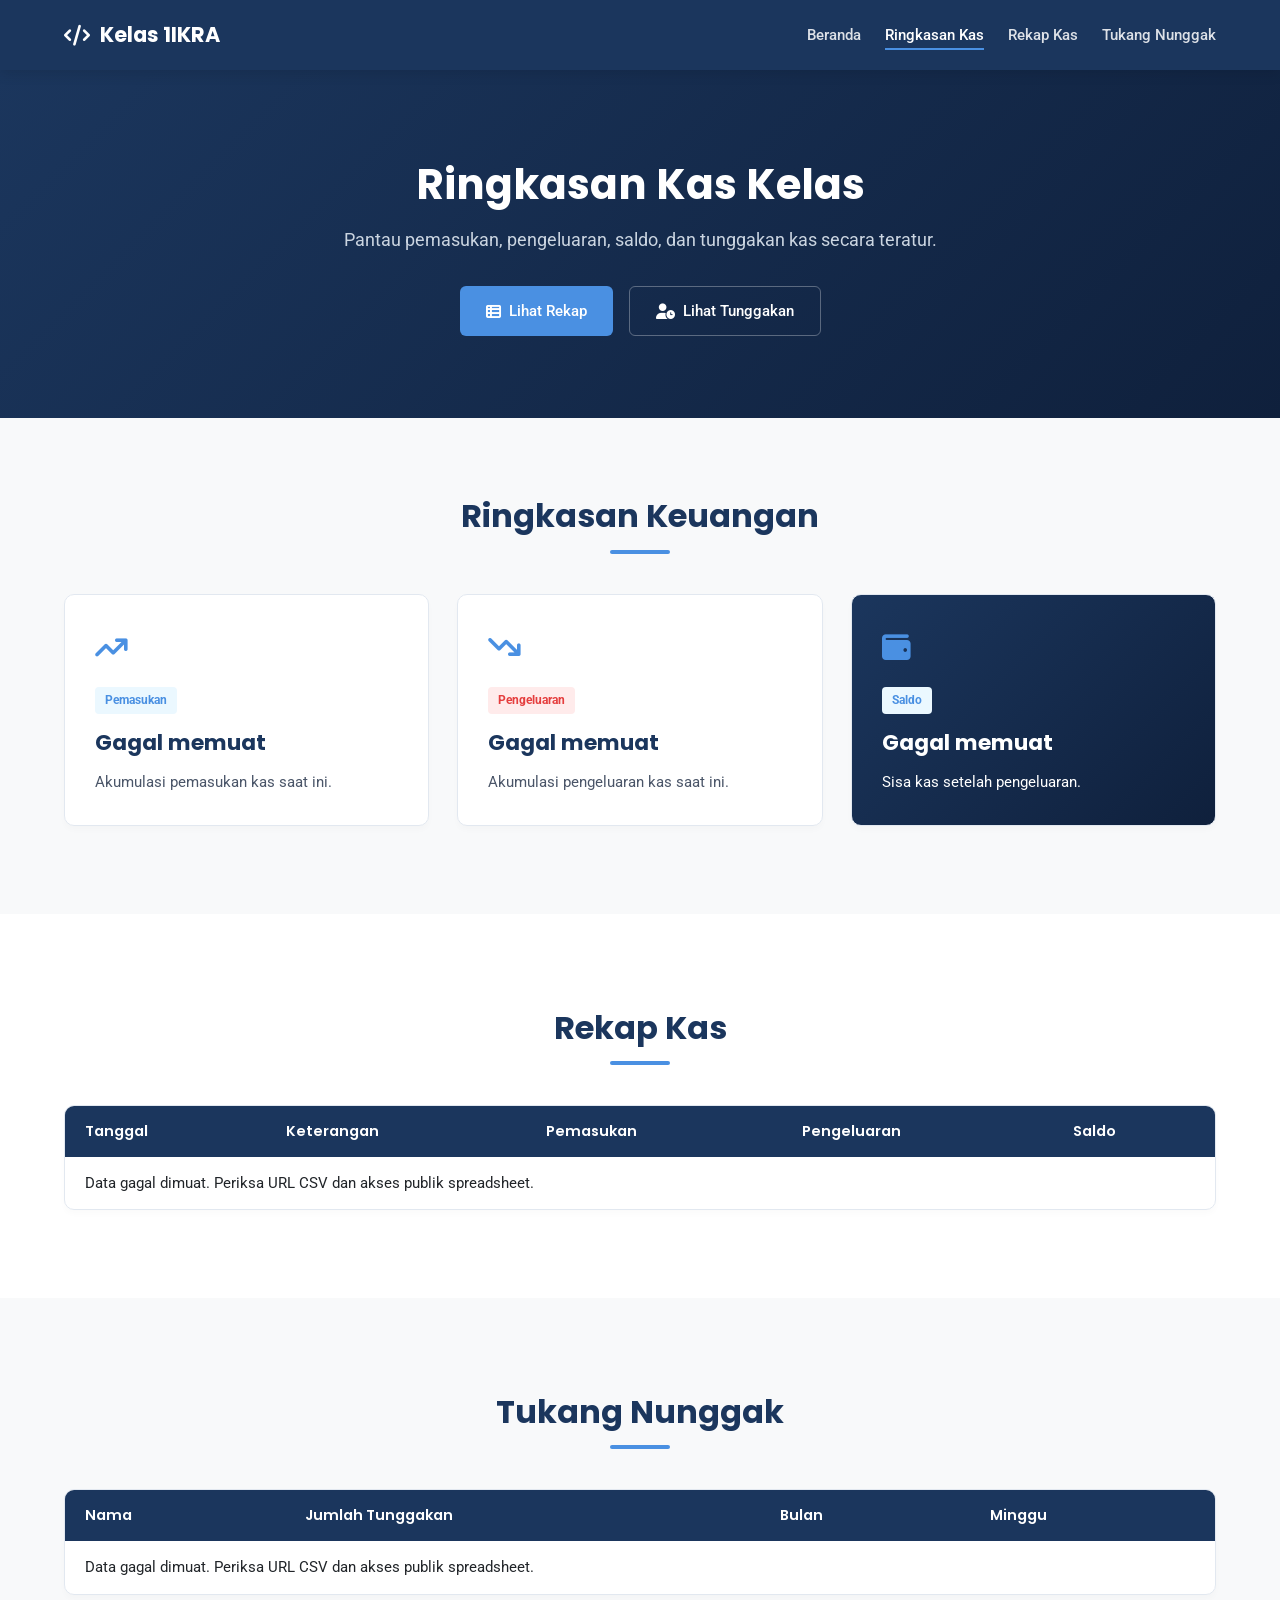
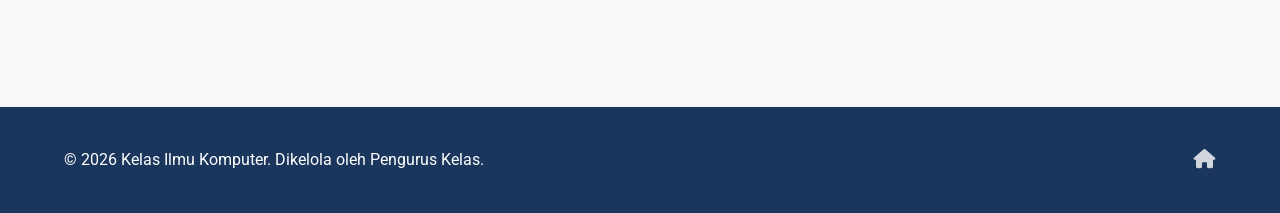
==== kelas/kas.html @ de5a02f0 "Add files via upload" ====
<!doctype html>
<html lang="id">
  <head>
    <meta charset="UTF-8" />
    <meta name="viewport" content="width=device-width, initial-scale=1.0" />
    <meta name="theme-color" content="#1b365d" />
    <title>Rekap Kas - Portal Kelas</title>
    <link rel="preconnect" href="https://fonts.googleapis.com" />
    <link rel="preconnect" href="https://fonts.gstatic.com" crossorigin />
    <link
      href="https://fonts.googleapis.com/css2?family=Poppins:wght@600;700&family=Roboto:wght@400;500;700&display=swap"
      rel="stylesheet"
    />
    <link
      rel="stylesheet"
      href="https://cdnjs.cloudflare.com/ajax/libs/font-awesome/6.4.0/css/all.min.css"
    />
    <link rel="stylesheet" href="style.css" />
  </head>
  <body class="kas-page">
    <header>
      <div class="container nav-container">
        <a href="index.html" class="logo">
          <i class="fa-solid fa-code"></i> Kelas 1IKRA
        </a>
        <button
          class="mobile-menu-btn"
          id="mobileMenuBtn"
          aria-label="Toggle Navigation"
        >
          <i class="fa-solid fa-bars"></i>
        </button>
        <nav aria-label="Navigasi utama">
          <ul class="nav-links" id="navLinks">
            <li><a href="index.html">Beranda</a></li>
            <li><a href="#ringkasan" class="active">Ringkasan Kas</a></li>
            <li><a href="#rekap-kas">Rekap Kas</a></li>
            <li><a href="#tukang-nunggak">Tukang Nunggak</a></li>
          </ul>
        </nav>
      </div>
    </header>

    <section class="hero kas-hero" id="ringkasan">
      <div class="container">
        <h1>Ringkasan Kas Kelas</h1>
        <p>Pantau pemasukan, pengeluaran, saldo, dan tunggakan kas secara teratur.</p>
        <div class="hero-buttons">
          <a href="#rekap-kas" class="btn btn-primary">
            <i class="fa-solid fa-table-list"></i> Lihat Rekap
          </a>
          <a href="#tukang-nunggak" class="btn btn-outline">
            <i class="fa-solid fa-user-clock"></i> Lihat Tunggakan
          </a>
        </div>
      </div>
    </section>

    <section class="section kas-summary-section">
      <div class="container">
        <h2 class="section-title">Ringkasan Keuangan</h2>
        <div class="grid-3">
          <article class="card summary-card">
            <div class="card-icon"><i class="fa-solid fa-arrow-trend-up"></i></div>
            <span class="tag tag-info">Pemasukan</span>
            <h3 id="total-pemasukan">Memuat...</h3>
            <p>Akumulasi pemasukan kas saat ini.</p>
          </article>
          <article class="card summary-card">
            <div class="card-icon"><i class="fa-solid fa-arrow-trend-down"></i></div>
            <span class="tag tag-urgent">Pengeluaran</span>
            <h3 id="total-pengeluaran">Memuat...</h3>
            <p>Akumulasi pengeluaran kas saat ini.</p>
          </article>
          <article class="card summary-card balance-card">
            <div class="card-icon"><i class="fa-solid fa-wallet"></i></div>
            <span class="tag tag-info">Saldo</span>
            <h3 id="saldo">Memuat...</h3>
            <p>Sisa kas setelah pengeluaran.</p>
          </article>
        </div>
      </div>
    </section>

    <section class="section section-alt" id="rekap-kas">
      <div class="container">
        <h2 class="section-title">Rekap Kas</h2>
        <div class="table-container kas-table-container">
          <table class="schedule-table kas-table">
            <thead>
              <tr>
                <th>Tanggal</th>
                <th>Keterangan</th>
                <th>Pemasukan</th>
                <th>Pengeluaran</th>
                <th>Saldo</th>
              </tr>
            </thead>
            <tbody id="rekap-table-body"></tbody>
          </table>
        </div>
      </div>
    </section>

    <section class="section" id="tukang-nunggak">
      <div class="container">
        <h2 class="section-title">Tukang Nunggak</h2>
        <div class="table-container kas-table-container">
          <table class="schedule-table kas-table">
            <thead>
              <tr>
                <th>Nama</th>
                <th>Jumlah Tunggakan</th>
                <th>Bulan</th>
                <th>Minggu</th>
              </tr>
            </thead>
            <tbody id="nunggak-table-body"></tbody>
          </table>
        </div>
      </div>
    </section>

    <footer>
      <div class="container footer-content">
        <p>&copy; 2026 Kelas Ilmu Komputer. Dikelola oleh Pengurus Kelas.</p>
        <div class="social-links">
          <a href="index.html" aria-label="Kembali ke portal kelas">
            <i class="fa-solid fa-house"></i>
          </a>
        </div>
      </div>
    </footer>
    <script src="app.js" defer></script>
  </body>
</html>
---- kelas/style.css ----
/* ==========================================
   1. VARIABEL WARNA & FONT
   ========================================== */
:root {
    --bg-navy: #1B365D;       /* Biru Navy (Header & Identitas) */
    --accent-blue: #4A90E2;   /* Biru Muda (Tombol / Link) */
    --bg-light: #F8F9FA;      /* Abu-abu/Putih (Latar Belakang) */
    --text-dark: #212529;     /* Teks Utama */
    --white: #FFFFFF;
    --border-color: #E2E8F0;
    --tag-urgent-bg: #FFEBEB;
    --tag-urgent-color: #E53E3E;
    
    --font-heading: 'Poppins', sans-serif;
    --font-body: 'Roboto', sans-serif;
}

/* ==========================================
   2. RESET & STILISASI DASAR
   ========================================== */
* {
    margin: 0;
    padding: 0;
    box-sizing: border-box;
}

html {
    scroll-behavior: smooth;
}

body {
    font-family: var(--font-body);
    background-color: var(--bg-light);
    color: var(--text-dark);
    line-height: 1.6;
}

h1, h2, h3, h4, h5, h6 {
    font-family: var(--font-heading);
    color: var(--bg-navy);
}

a {
    text-decoration: none;
    color: var(--accent-blue);
    transition: all 0.3s ease;
}

a:hover {
    opacity: 0.85;
}

.container {
    width: 90%;
    max-width: 1200px;
    margin: 0 auto;
}

.section {
    padding: 88px 0;
    scroll-margin-top: 70px;
}

.section-alt {
    background-color: var(--white);
}

.section-title {
    text-align: center;
    margin-bottom: 40px;
    font-size: 2rem;
    position: relative;
}

.section-title::after {
    content: '';
    width: 60px;
    height: 4px;
    background-color: var(--accent-blue);
    display: block;
    margin: 8px auto 0 auto;
    border-radius: 2px;
}

/* ==========================================
   3. HEADER & NAVIGASI
   ========================================== */
header {
    background-color: var(--bg-navy);
    position: sticky;
    top: 0;
    z-index: 1000;
    box-shadow: 0 4px 12px rgba(0, 0, 0, 0.1);
}

.nav-container {
    display: flex;
    justify-content: space-between;
    align-items: center;
    height: 70px;
}

.logo {
    font-family: var(--font-heading);
    font-size: 1.3rem;
    font-weight: 700;
    color: var(--white);
    display: flex;
    align-items: center;
    gap: 10px;
}

.nav-links {
    display: flex;
    list-style: none;
    gap: 24px;
}

.nav-links a {
    color: rgba(255, 255, 255, 0.85);
    font-weight: 500;
    font-size: 0.95rem;
    padding: 6px 0;
    position: relative;
}

.nav-links a:hover,
.nav-links a.active {
    color: var(--white);
}

.nav-links a.active::after {
    content: '';
    position: absolute;
    bottom: 0;
    left: 0;
    width: 100%;
    height: 2px;
    background-color: var(--accent-blue);
}

.mobile-menu-btn {
    display: none;
    background: none;
    border: none;
    color: var(--white);
    font-size: 1.5rem;
    cursor: pointer;
}

/* ==========================================
   4. HERO SECTION
   ========================================== */
.hero {
    background: linear-gradient(135deg, var(--bg-navy) 0%, #0F203C 100%);
    color: var(--white);
    padding: 90px 0 100px 0;
    text-align: center;
}

.hero-badge {
    background-color: rgba(74, 144, 226, 0.15);
    color: var(--accent-blue);
    border: 1px solid var(--accent-blue);
    padding: 6px 16px;
    border-radius: 20px;
    font-size: 0.85rem;
    font-weight: 500;
    display: inline-block;
    margin-bottom: 20px;
}

.hero h1 {
    color: var(--white);
    font-size: 2.6rem;
    margin-bottom: 16px;
    line-height: 1.2;
}

.hero p {
    font-size: 1.1rem;
    color: #CBD5E1;
    max-width: 680px;
    margin: 0 auto 32px auto;
}

.hero-buttons {
    display: flex;
    justify-content: center;
    gap: 16px;
    flex-wrap: wrap;
}

.btn {
    padding: 12px 26px;
    border-radius: 6px;
    font-weight: 500;
    font-size: 0.95rem;
    display: inline-flex;
    align-items: center;
    gap: 8px;
    cursor: pointer;
    transition: all 0.3s ease;
}

.btn-primary {
    background-color: var(--accent-blue);
    color: var(--white);
}

.btn-primary:hover {
    background-color: #357ABD;
    color: var(--white);
}

.btn-outline {
    background-color: transparent;
    color: var(--white);
    border: 1px solid rgba(255, 255, 255, 0.3);
}

.btn-outline:hover {
    border-color: var(--white);
    background-color: rgba(255, 255, 255, 0.05);
    color: var(--white);
}

/* ==========================================
   5. CARDS & GRID
   ========================================== */
.grid-3 {
    display: grid;
    grid-template-columns: repeat(auto-fit, minmax(300px, 1fr));
    gap: 28px;
}

.card {
    background-color: var(--white);
    border: 1px solid var(--border-color);
    border-radius: 10px;
    padding: 30px;
    box-shadow: 0 4px 6px rgba(0, 0, 0, 0.02);
    transition: transform 0.25s ease, box-shadow 0.25s ease;
    display: flex;
    flex-direction: column;
}

.section > .container > *:not(.section-title) {
    animation: section-entry 0.7s ease both;
}

.reveal {
    opacity: 0;
    transform: translateY(28px);
    transition: opacity 0.7s ease, transform 0.7s ease;
}

.reveal.is-visible {
    opacity: 1;
    transform: translateY(0);
}

.card:hover {
    transform: translateY(-5px);
    box-shadow: 0 10px 20px rgba(0, 0, 0, 0.06);
}

.card-icon {
    font-size: 1.8rem;
    color: var(--accent-blue);
    margin-bottom: 16px;
}

.tag {
    align-self: flex-start;
    padding: 4px 10px;
    font-size: 0.75rem;
    border-radius: 4px;
    font-weight: 700;
    margin-bottom: 12px;
}

.tag-info {
    background-color: #EBF8FF;
    color: var(--accent-blue);
}

.tag-urgent {
    background-color: var(--tag-urgent-bg);
    color: var(--tag-urgent-color);
}

.card h3 {
    font-size: 1.2rem;
    margin-bottom: 10px;
}

.card p {
    font-size: 0.95rem;
    color: #4A5568;
    margin-bottom: 20px;
    flex-grow: 1;
}

.card-date {
    color: #A0AEC0;
    font-size: 0.8rem;
    display: flex;
    align-items: center;
    gap: 6px;
}

/* Resource Cards */
.resource-card {
    text-align: center;
    align-items: center;
}

.resource-icon {
    font-size: 2.5rem;
    color: var(--bg-navy);
    margin-bottom: 16px;
}

.link-btn {
    font-weight: 500;
    display: inline-flex;
    align-items: center;
    gap: 6px;
}

/* ==========================================
   6. TABEL JADWAL
   ========================================== */
.table-container {
    overflow-x: auto;
    background-color: var(--white);
    border-radius: 10px;
    border: 1px solid var(--border-color);
    box-shadow: 0 4px 6px rgba(0, 0, 0, 0.02);
    margin-top: 8px;
}

.schedule-table {
    width: 100%;
    border-collapse: collapse;
    text-align: left;
}

.schedule-table th {
    background-color: var(--bg-navy);
    color: var(--white);
    font-family: var(--font-heading);
    padding: 14px 20px;
    font-size: 0.9rem;
    font-weight: 600;
}

.schedule-table td {
    padding: 14px 20px;
    border-bottom: 1px solid var(--border-color);
    font-size: 0.95rem;
}

.schedule-table tbody tr:last-child td {
    border-bottom: none;
}

.schedule-table tbody tr:hover {
    background-color: #F1F5F9;
}

/* ==========================================
   7. FOOTER
   ========================================== */
footer {
    background-color: var(--bg-navy);
    color: var(--white);
    padding: 38px 0;
    margin-top: 24px;
}

.footer-content {
    display: flex;
    justify-content: space-between;
    align-items: center;
    flex-wrap: wrap;
    gap: 16px;
}

.social-links {
    display: flex;
    gap: 16px;
}

.social-links a {
    color: var(--white);
    font-size: 1.2rem;
    opacity: 0.8;
}

.social-links a:hover {
    color: var(--accent-blue);
    opacity: 1;
}

/* ==========================================
   8. RESPONSIVE DESIGN
   ========================================== */
@media (max-width: 768px) {
    .mobile-menu-btn {
        display: block;
    }

    .nav-links {
        display: none;
        flex-direction: column;
        position: absolute;
        top: 70px;
        left: 0;
        width: 100%;
        background-color: var(--bg-navy);
        padding: 20px;
        box-shadow: 0 8px 16px rgba(0, 0, 0, 0.2);
    }

    .nav-links.show {
        display: flex;
    }

    .hero h1 {
        font-size: 2rem;
    }

    .section {
        padding: 64px 0;
    }

    .footer-content {
        flex-direction: column;
        text-align: center;
    }
}

@keyframes section-entry {
    from {
        opacity: 0;
        transform: translateY(18px);
    }

    to {
        opacity: 1;
        transform: translateY(0);
    }
}

@media (prefers-reduced-motion: reduce) {
    html {
        scroll-behavior: auto;
    }

    *,
    *::before,
    *::after {
        animation-duration: 0.01ms !important;
        animation-iteration-count: 1 !important;
        scroll-behavior: auto !important;
        transition-duration: 0.01ms !important;
    }

    .reveal {
        opacity: 1;
        transform: none;
    }
}

.kas-hero {
    padding-bottom: 82px;
}

.kas-summary-section {
    padding-top: 72px;
}

.summary-card h3 {
    margin-bottom: 10px;
    font-size: 1.35rem;
    overflow-wrap: anywhere;
}

.summary-card p {
    margin-bottom: 0;
}

.balance-card {
    background: linear-gradient(135deg, var(--bg-navy) 0%, #0f203c 100%);
}

.balance-card h3,
.balance-card p {
    color: var(--white);
}

.kas-table-container {
    margin-top: 0;
}

.kas-table {
    min-width: 680px;
}

.kas-table td {
    color: var(--text-dark);
}

@media (max-width: 768px) {
    .kas-hero {
        padding-bottom: 64px;
    }

    .kas-summary-section {
        padding-top: 56px;
    }
}
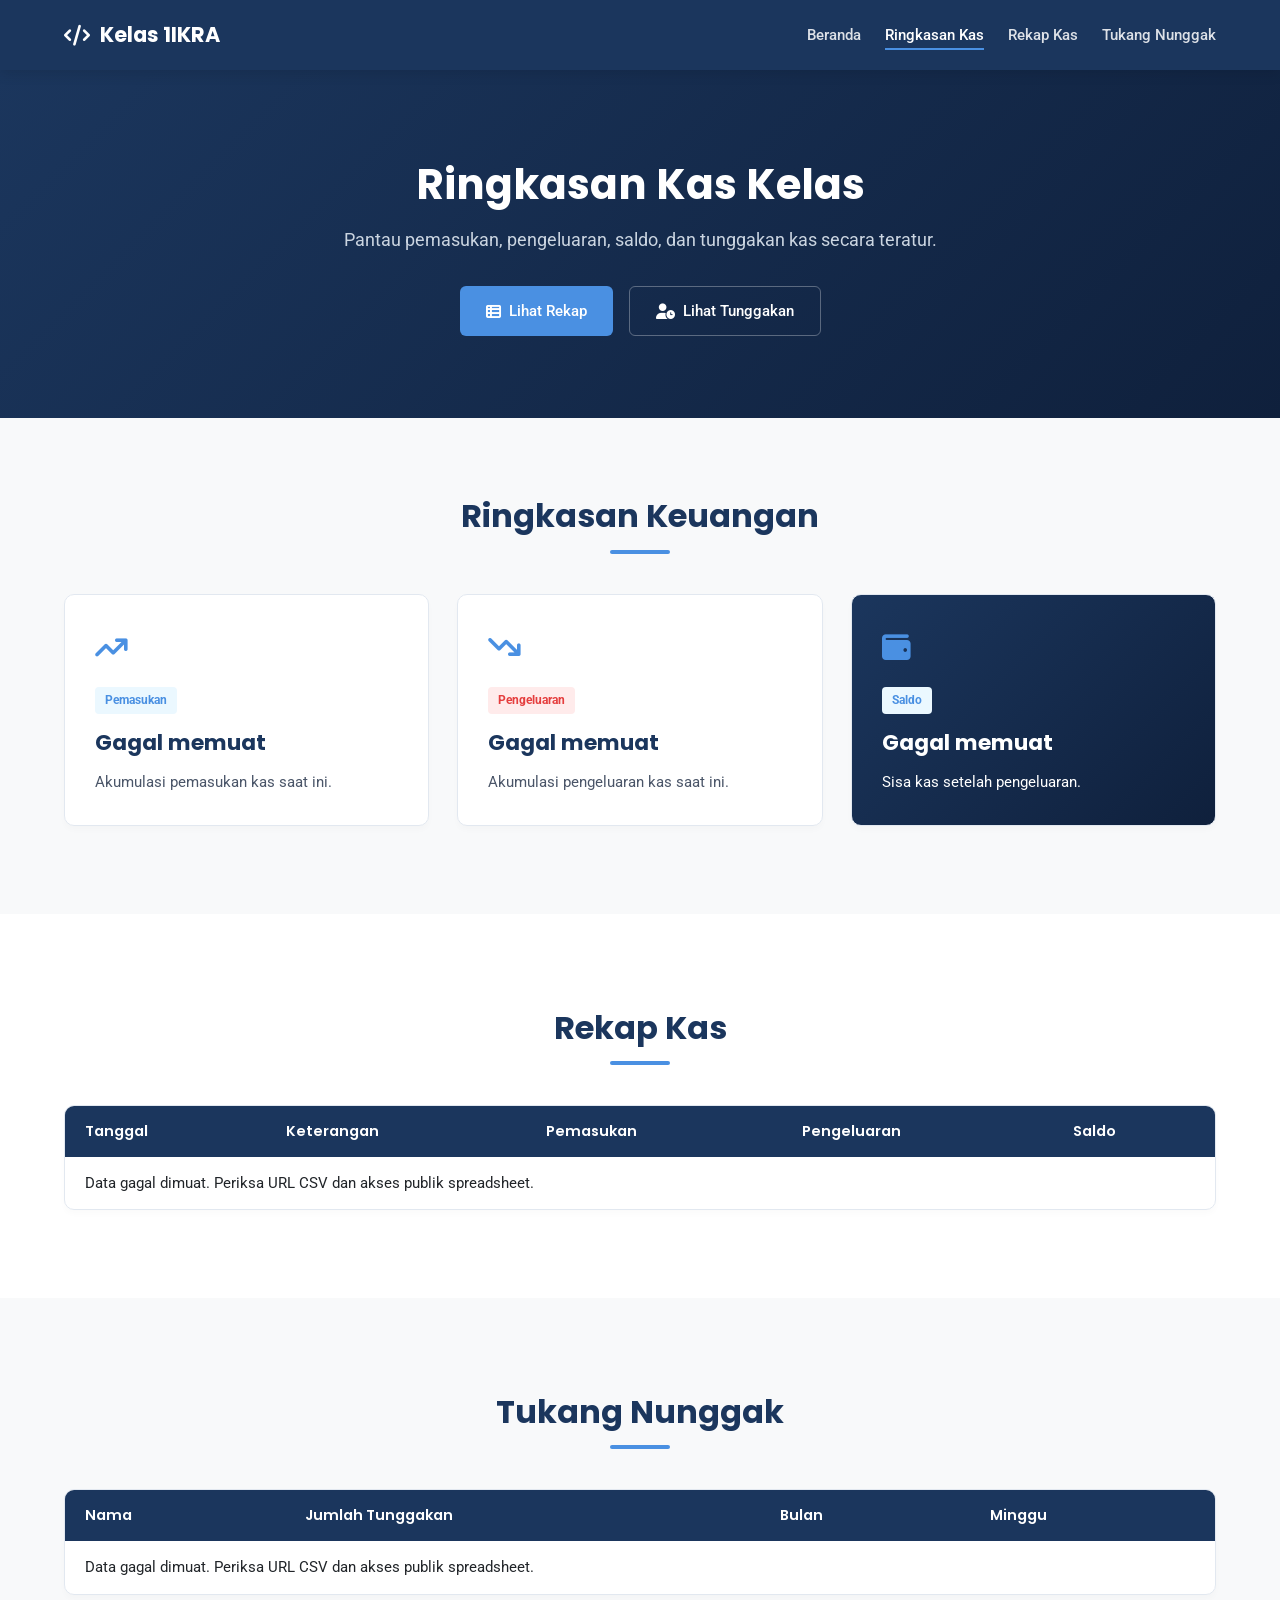
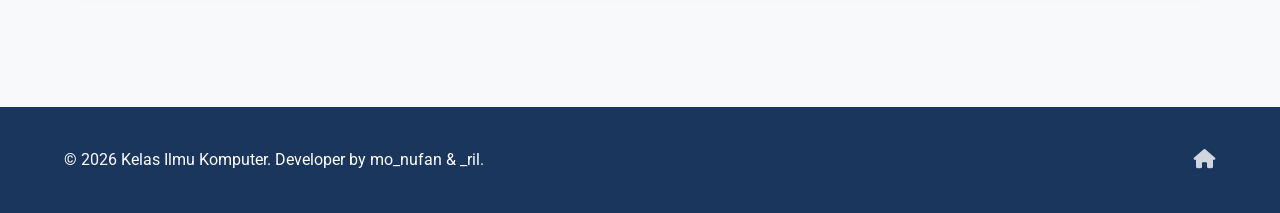
==== commit f3a51a7c: "perubahan6" ====
--- a/kelas/kas.html
+++ b/kelas/kas.html
@@ -123,7 +123,7 @@
 
     <footer>
       <div class="container footer-content">
-        <p>&copy; 2026 Kelas Ilmu Komputer. Dikelola oleh Pengurus Kelas.</p>
+        <p>&copy; 2026 Kelas Ilmu Komputer. Developer by mo_nufan & _ril.</p>
         <div class="social-links">
           <a href="index.html" aria-label="Kembali ke portal kelas">
             <i class="fa-solid fa-house"></i>
